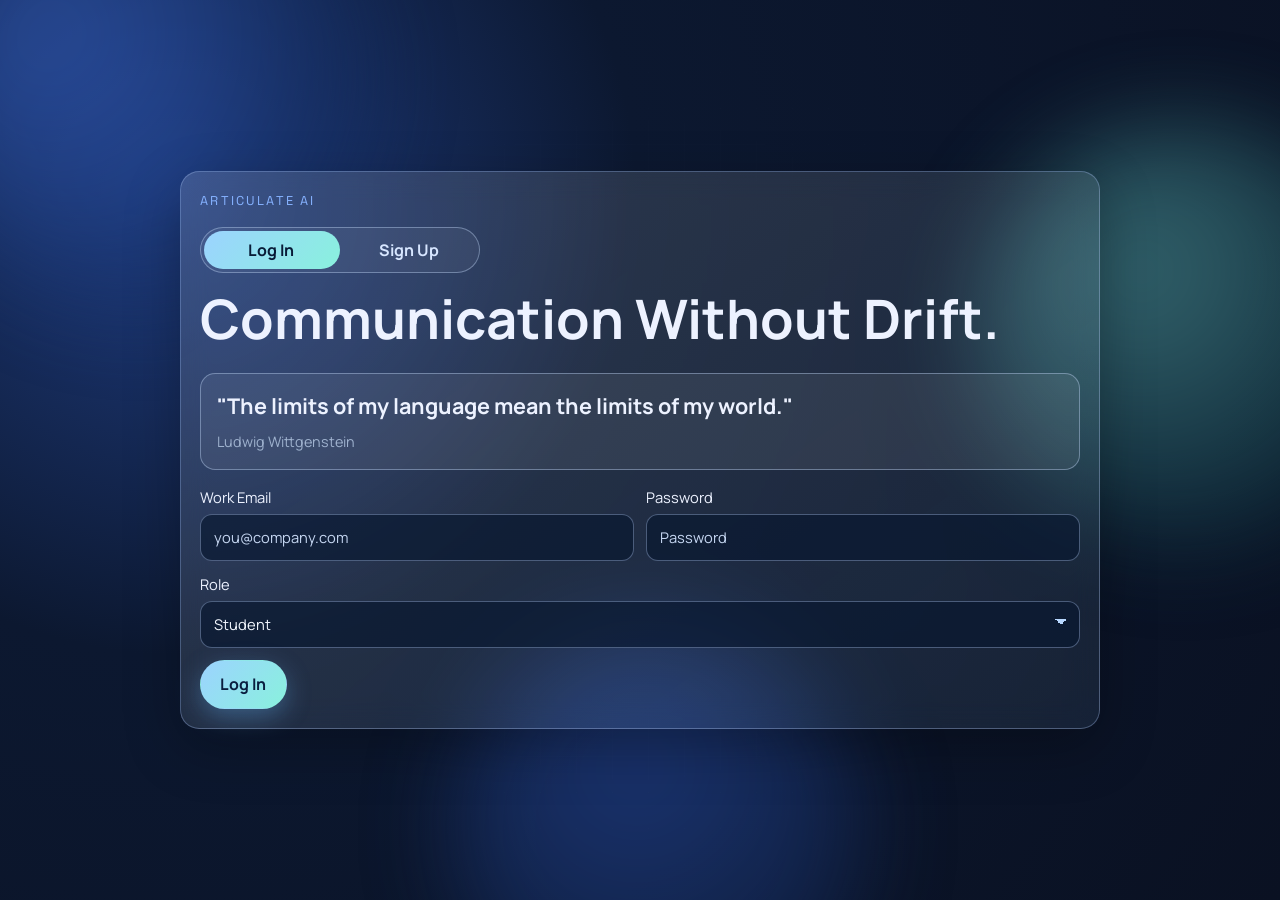
==== index.html @ 53bf6e68 "Portfolio setup: Griot Labs Articulate AI with Vercel config" ====
﻿<!DOCTYPE html>
<html lang="en">
<head>
  <meta charset="UTF-8" />
  <meta name="viewport" content="width=device-width, initial-scale=1.0" />
  <title>Griot Labs | Articulate AI</title>
  <meta name="description" content="Articulate AI by Griot Labs: coach frameworks as private knowledge vaults and student simulation training." />
  <link rel="preconnect" href="https://fonts.googleapis.com" />
  <link rel="preconnect" href="https://fonts.gstatic.com" crossorigin />
  <link href="https://fonts.googleapis.com/css2?family=Manrope:wght@400;500;700;800&family=Space+Grotesk:wght@500;700&display=swap" rel="stylesheet" />
  <link rel="stylesheet" href="./styles.css" />
</head>
<body>
  <div id="appLoader" class="app-loader" aria-live="polite">
    <div class="loader-core">
      <span class="loader-ring"></span>
      <span class="loader-ring ring-b"></span>
      <strong>Articulate AI</strong>
      <small>Preparing your arena...</small>
    </div>
  </div>

  <div class="ambient" aria-hidden="true">
    <span class="blob blob-a"></span>
    <span class="blob blob-b"></span>
    <span class="blob blob-c"></span>
    <span class="grid"></span>
  </div>

  <section id="authGate" class="auth-gate">
    <div class="glass auth-card">
      <p class="eyebrow">Articulate AI</p>
      <div class="auth-mode-toggle" id="authModeToggle">
        <button type="button" class="auth-mode-btn is-active" data-auth-mode="login">Log In</button>
        <button type="button" class="auth-mode-btn" data-auth-mode="signup">Sign Up</button>
        <span class="auth-mode-glider" aria-hidden="true"></span>
      </div>
      <h1 id="authHeadline">Communication Without Drift.</h1>
      <blockquote class="quote-box">
        <p id="quoteText">"The limits of my language mean the limits of my world."</p>
        <footer id="quoteAuthor">Ludwig Wittgenstein</footer>
      </blockquote>

      <form id="loginForm" class="login-grid">
        <label id="signupNameWrap" class="hidden">
          Full Name
          <input id="signupName" type="text" placeholder="Your full name" />
        </label>
        <label>
          Work Email
          <input id="loginEmail" type="email" placeholder="you@company.com" required />
        </label>
        <label>
          Password
          <input id="loginPassword" type="password" placeholder="Password" required />
        </label>
        <label>
          Role
          <select id="loginRole" required>
            <option value="student">Student</option>
            <option value="coach">Coach</option>
          </select>
        </label>
        <button class="btn btn-primary" type="submit">Log In</button>
      </form>
    </div>
  </section>

  <div id="appRoot" class="hidden">
    <header class="topbar glass">
      <div class="brand">
        <span class="brand-mark">GL</span>
        <div>
          <strong>Griot Labs</strong>
          <small id="roleLabel">Articulate AI</small>
        </div>
      </div>
      <div class="top-actions">
        <button id="glassFxToggle" class="btn btn-ghost">Glass FX: On</button>
        <button id="saveStateBtn" class="btn btn-ghost">Save Progress</button>
        <button id="logoutBtn" class="btn btn-ghost">Log Out</button>
        <button id="resetStateBtn" class="btn btn-danger">Reset Local Data</button>
      </div>
    </header>

    <div class="quick-menu-wrap">
      <button id="quickMenuToggle" class="glass quick-menu-toggle" type="button" aria-expanded="false">+</button>
      <div id="quickMenu" class="glass quick-menu hidden">
        <button type="button" data-quick-view="setup">Arena Setup</button>
        <button type="button" data-quick-view="wordlab">Word Lab</button>
        <button type="button" data-quick-view="practiceground">Practice Ground</button>
      </div>
    </div>

    <main class="app-shell">
      <aside class="sidebar glass" aria-label="Main navigation">
        <button class="nav-btn is-active" data-view="overview" data-role="both">Overview</button>
        <button class="nav-btn" data-view="setup" data-role="student">Arena Setup</button>
        <button class="nav-btn" data-view="wordlab" data-role="student">Word Lab</button>
        <button class="nav-btn" data-view="practiceground" data-role="student">Practice Ground</button>
        <button class="nav-btn" data-view="community" data-role="student">Community</button>
        <button class="nav-btn" data-view="report" data-role="student">Calibration Report</button>
        <button class="nav-btn" data-view="coachvault" data-role="coach">Coach Vault</button>
        <button class="nav-btn" data-view="coach" data-role="coach">Coach Insights</button>
        <p class="side-note">Communication training engine.</p>
      </aside>

      <section class="content-area">
        <section class="panel is-active" id="overview-panel" data-panel="overview">
          <p class="eyebrow">Training Hub</p>
          <h1 id="overviewTitle">Ready to grow?</h1>
          <div class="hero-kinetic" aria-hidden="true"><span></span><span></span><span></span></div>
          <p class="lead" id="overviewLead">Track communication growth with structured practice loops and measurable outcomes.</p>

          <section class="glass gamer-strip">
            <div class="gamer-item"><small>XP</small><strong id="xpTotal">0</strong></div>
            <div class="gamer-item"><small>Streak</small><strong id="streakTotal">0 days</strong></div>
            <div class="gamer-item"><small>Badges</small><strong id="badgeTotal">0</strong></div>
            <div class="gamer-item"><small>Best Round</small><strong id="sprintBest">0</strong></div>
          </section>

          <div class="kpi-grid">
            <article class="glass kpi-card reveal"><h3>Sessions</h3><p id="kpiSessions">0</p></article>
            <article class="glass kpi-card reveal"><h3>Word Mastery</h3><p id="kpiMastery">0%</p></article>
            <article class="glass kpi-card reveal"><h3>Avg Overall</h3><p id="kpiOverall">0</p></article>
            <article class="glass kpi-card reveal"><h3>Current Level</h3><p id="kpiLevel">Starter</p></article>
          </div>
          <section id="studentJourney" class="glass history">
            <h3>Group Journey Leaderboard</h3>
            <div id="studentLeaderboard"></div>
            <div class="actions-row">
              <button class="btn btn-ghost" id="pairPracticeBtn" type="button">Open Community Hub</button>
              <span id="pairPracticeResult" class="hint">Invite and connect with learners for pair or group practice.</span>
            </div>
          </section>
        </section>

        <section class="panel" id="setup-panel" data-panel="setup">
          <p class="eyebrow">Arena Setup</p>
          <h2>Let's build your winning arena.</h2>
          <form id="setupForm" class="glass form-grid arena-animated">
            <label>Learner Name<input type="text" id="learnerName" placeholder="e.g., Jabess" required /></label>
            <label>Role<select id="learnerRole" required><option value="">Select role</option><option value="Student">Student</option><option value="Startup Founder">Startup Founder</option><option value="Manager">Manager</option><option value="Executive">Executive</option><option value="Coach">Coach</option></select></label>
            <label>AI Persona<select id="aiPersonaSelect"><option value="executive">Executive Mentor</option><option value="friendly">Supportive Friend</option><option value="direct">Direct Drill Sergeant</option><option value="story">Storytelling Guide</option><option value="ghanaian">Ghanaian Conversational Coach</option></select></label>
            <label>Or Type Persona<input id="customPersonaInput" type="text" placeholder="e.g., Confident Ghanaian VC partner with calm tone" /></label>
            <label class="span-2">What outcome do you want?<textarea id="goalText" rows="3" placeholder="e.g., Introduce my startup in 45 seconds with confidence." required></textarea></label>
            <label>Audience<input type="text" id="audienceText" placeholder="e.g., Investor panel" required /></label>

            <fieldset class="span-2 focus-group">
              <legend>What should we focus on? (multi-select)</legend>
              <label class="focus-chip"><input type="checkbox" name="focusAreas" value="The Intro" />The Intro</label>
              <label class="focus-chip"><input type="checkbox" name="focusAreas" value="Pacing" />Pacing</label>
              <label class="focus-chip"><input type="checkbox" name="focusAreas" value="Flow" />Flow</label>
              <label class="focus-chip"><input type="checkbox" name="focusAreas" value="Finish" />Finish</label>
              <label class="focus-chip"><input type="checkbox" name="focusAreas" value="Storytelling" />Storytelling</label>
              <label class="focus-chip"><input type="checkbox" name="focusAreas" value="Confidence" />Confidence</label>
            </fieldset>

            <label class="span-2">Source Material<textarea id="sourceText" rows="6" placeholder="Paste notes, draft speech, or outline"></textarea></label>
            <label class="span-2">Upload source files (any type, max 10 files)<input type="file" id="sourceFile" multiple /></label>
            <ul id="fileList" class="file-list"></ul>

            <label class="span-2">Extra instructions<textarea id="additionalNotes" rows="3" placeholder="Anything we should adapt to make practice feel natural for you?"></textarea></label>
            <div class="span-2 actions-row">
              <button class="btn btn-ghost" type="button" id="dictateNotesBtn">Talk Instead of Type</button>
              <button class="btn btn-ghost" type="button" id="recordNotesBtn">Record Instructions</button>
              <span id="recordStatus" class="hint">Recorder idle.</span>
            </div>
            <audio id="notesPlayback" controls class="span-2 hidden"></audio>

            <div class="span-2 actions-row">
              <button class="btn btn-primary" type="submit">Save Setup</button>
              <button class="btn btn-ghost" type="button" id="generateWordsBtn">Generate Strategic Words</button>
            </div>
          </form>
        </section>

        <section class="panel" id="wordlab-panel" data-panel="wordlab">
          <p class="eyebrow">Word Lab</p>
          <h2>Your New Words.</h2>
          <div class="glass lab-toolbar">
            <p id="wordLabSummary">No vocabulary generated yet.</p>
            <div class="actions-row">
              <button class="btn btn-primary" id="startWordPracticeBtn" type="button">Start Audio Word Practice</button>
            </div>
          </div>

          <section class="word-arena">
            <article class="glass focus-word-card" id="focusWordCard"><p class="hint">Generate words to begin.</p></article>
            <aside class="glass word-queue"><h3>Word List</h3><div id="wordQueue"></div></aside>
          </section>
          <div class="actions-row">
            <button class="btn btn-ghost" id="prevWordBtn" type="button">Previous Word</button>
            <button class="btn btn-primary" id="nextWordBtn" type="button">Next Word</button>
          </div>

          <div id="wordCards" class="word-grid"></div>
        </section>

        <section class="panel" id="practiceground-panel" data-panel="practiceground">
          <div class="panel-header">
            <p class="eyebrow">Practice Ground</p>
            <h2>Calibration.</h2>
            <div class="hero-kinetic hero-kinetic-tight" aria-hidden="true"><span></span><span></span><span></span></div>
            <p class="lead">Set your tactical window, choose persona, then run a live audio coaching round with real-time progress feedback.</p>
          </div>

          <div class="practice-layout">
            <div class="practice-main">
              <section class="glass section-card">
                <h3 class="section-title">1. Configure Round</h3>
                <section class="calibration-grid">
                  <button class="duration-card" type="button" data-duration="60"><small>Short</small><strong>1 Minute</strong><span>Blitz Session</span></button>
                  <button class="duration-card is-active" type="button" data-duration="180"><small>Standard</small><strong>3 Minutes</strong><span>Core Drill</span></button>
                  <button class="duration-card" type="button" data-duration="300"><small>Full</small><strong>5 Minutes</strong><span>Deep Immersion</span></button>
                  <button class="duration-card" type="button" data-duration="600"><small>Custom</small><strong>10 Minutes</strong><span>Endurance</span></button>
                </section>
                <div class="simulation-config">
                  <label class="control-field">Difficulty<select id="difficultySelect"><option value="easy">Guided</option><option value="standard" selected>Standard</option><option value="hard">Hard</option><option value="expert">Expert</option></select></label>
                  <label class="hidden">Duration<select id="simulationDuration"><option value="60">1 minute</option><option value="180" selected>3 minutes</option><option value="300">5 minutes</option><option value="600">10 minutes</option></select></label>
                  <button class="btn btn-ghost" id="startScenarioBtn" type="button">Generate Mission Prompt</button>
                  <button class="btn btn-primary" id="ignitePracticeBtn" type="button">Ignite Simulation</button>
                </div>
              </section>

              <article id="scenarioPrompt" class="glass scenario-box section-card">Generate a mission prompt, choose persona, then start your live audio coaching conversation.</article>

              <section class="glass practice-strip section-card">
                <div class="bubble-wrap" id="wordBubbleWrap"></div>
                <div class="timer-progress" aria-label="Session time progress">
                  <div id="timerFill" class="timer-fill"></div>
                </div>
              </section>

              <div class="glass live-controls section-card">
                <div class="live-state"><span class="dot" id="liveDot"></span><span id="liveStateText">Microphone idle</span></div>
                <div class="timer-box" id="timerBox">00:00</div>
                <div class="actions-row">
                  <button class="btn btn-primary" id="startLiveBtn" type="button">Start Live Session</button>
                  <button class="btn btn-danger" id="stopLiveBtn" type="button">Stop Session</button>
                </div>
              </div>
            </div>

            <aside class="practice-side">
              <section class="glass practice-hud section-card">
                <div><small>Target Words</small><strong id="practiceTargetCount">0</strong></div>
                <div><small>Popped</small><strong id="practicePoppedCount">0</strong></div>
                <div><small>Round XP</small><strong id="practiceRoundXp">0</strong></div>
                <div><small>Word Streak</small><strong id="practiceWordStreak">0</strong></div>
              </section>
              <section class="glass section-card">
                <h3 class="section-title">2. Select AI Persona</h3>
                <section class="persona-gallery" id="personaGallery">
                  <article class="glass persona-card active" data-persona="executive"><h3>Executive Mentor</h3><p>High-clarity, investor-ready pressure style.</p></article>
                  <article class="glass persona-card" data-persona="friendly"><h3>Supportive Friend</h3><p>Encouraging practice partner with gentle correction.</p></article>
                  <article class="glass persona-card" data-persona="direct"><h3>Direct Drill Coach</h3><p>No-fluff challenge mode for rapid growth.</p></article>
                  <article class="glass persona-card" data-persona="ghanaian"><h3>Ghanaian Coach</h3><p>Conversational style grounded in Ghanaian context.</p></article>
                </section>
              </section>
            </aside>
          </div>

          <div class="practice-output">
            <section class="glass transcript-box section-card">
              <h3 class="section-title">Live Transcript</h3>
              <div id="liveTranscript">Waiting for live audio...</div>
            </section>
            <section id="feedbackBox" class="glass feedback hidden section-card"></section>
          </div>
        </section>

        <section class="panel" id="report-panel" data-panel="report">
          <p class="eyebrow">Calibration Report</p>
          <h2>Performance diagnostics</h2>
          <div id="metricBars" class="metric-bars glass"></div>
          <section class="glass report-actions">
            <button class="btn btn-primary" id="exportReportBtn" type="button">Export Latest Report (.md)</button>
            <p id="reportMeta">No session evaluated yet.</p>
          </section>
          <section class="glass history"><h3>Session History</h3><div id="historyTableWrap"></div></section>
        </section>

        <section class="panel" id="community-panel" data-panel="community">
          <p class="eyebrow">Community</p>
          <h2>Learner network and group practice</h2>

          <section class="community-grid">
            <article class="glass history">
              <h3>Discover Learners</h3>
              <p class="hint">View mini profiles and send friendship invites.</p>
              <div id="communityDirectory"></div>
            </article>

            <article class="glass history">
              <h3>Incoming Invites</h3>
              <p class="hint">Accept or decline invites from learners.</p>
              <div id="incomingInvites"></div>
            </article>
          </section>

          <section class="community-grid">
            <article class="glass history">
              <h3>Your Connections</h3>
              <p class="hint">Connected learners can join your group journeys and chat.</p>
              <div id="connectionsList"></div>
            </article>

            <article class="glass history">
              <h3>Create Group Journey</h3>
              <form id="journeyForm" class="form-grid">
                <label>Journey Name<input id="journeyName" type="text" placeholder="e.g., Pitch Precision Squad" required /></label>
                <label>Objective<input id="journeyGoal" type="text" placeholder="e.g., 3-minute startup pitch with zero filler" required /></label>
                <fieldset class="span-2 focus-group">
                  <legend>Select Members (2 or more)</legend>
                  <div id="journeyMembers"></div>
                </fieldset>
                <div class="span-2 actions-row">
                  <button class="btn btn-primary" id="createJourneyBtn" type="submit">Create Journey</button>
                </div>
              </form>
            </article>
          </section>

          <section class="community-grid">
            <article class="glass history">
              <h3>Group Journeys</h3>
              <p class="hint">Track shared tasks and leaderboard rankings like a league table.</p>
              <div id="journeyList"></div>
            </article>

            <article class="glass history">
              <h3>Community Chat</h3>
              <label>Chat Room
                <select id="chatRoomSelect"></select>
              </label>
              <div id="chatMessages" class="chat-box"></div>
              <div class="actions-row">
                <input id="chatInput" type="text" placeholder="Send a message..." />
                <button class="btn btn-primary" id="sendChatBtn" type="button">Send</button>
              </div>
            </article>
          </section>
        </section>

        <section class="panel" id="coachvault-panel" data-panel="coachvault">
          <p class="eyebrow">Coach Vault</p>
          <h2>Private Framework Knowledge Vault</h2>
          <form id="frameworkForm" class="glass form-grid">
            <label>Framework Name<input id="frameworkName" type="text" placeholder="e.g., Pyramid Message Method" required /></label>
            <label>Method Type<select id="frameworkType"><option>Public Speaking</option><option>Executive Presence</option><option>Pitching</option><option>Storytelling</option></select></label>
            <label class="span-2">Method Summary<textarea id="frameworkSummary" rows="4" placeholder="Describe your method, principles, and scoring logic." required></textarea></label>
            <label class="span-2">Upload framework files (PDF, DOCX, PPTX, audio, video, etc.)<input id="frameworkFiles" type="file" multiple /></label>
            <div class="span-2 actions-row"><button class="btn btn-primary" type="submit">Save to Vault</button></div>
          </form>
          <section class="glass history">
            <h3>Saved Coach Frameworks</h3>
            <div id="frameworkList"></div>
          </section>
        </section>

        <section class="panel" id="coach-panel" data-panel="coach">
          <p class="eyebrow">Coach Insights</p>
          <h2>Cohort and intervention visibility</h2>
          <div class="coach-grid">
            <article class="glass coach-card"><h3>Learner Snapshot</h3><p id="coachLearner">No learner profile saved.</p></article>
            <article class="glass coach-card"><h3>Primary Friction</h3><p id="coachFriction">Run at least one simulation.</p></article>
            <article class="glass coach-card"><h3>Recommended Drill</h3><p id="coachDrill">No drill recommendation yet.</p></article>
          </div>
          <section class="glass intervention"><h3>Intervention Queue</h3><ul id="interventionList"></ul></section>
          <section class="glass history">
            <h3>Forwarded Student Reports</h3>
            <div id="forwardedReports"></div>
          </section>
          <section class="glass form-grid">
            <h3 class="span-2">Assign Simulation Test</h3>
            <label>Target Student<input id="assignStudent" type="text" placeholder="e.g., Ama Mensah" /></label>
            <label>Difficulty<select id="assignDifficulty"><option>Guided</option><option selected>Standard</option><option>Hard</option><option>Expert</option></select></label>
            <label class="span-2">Test Instructions<textarea id="assignBrief" rows="3" placeholder="Set a mission based on progress gaps."></textarea></label>
            <div class="span-2 actions-row"><button class="btn btn-primary" id="assignTestBtn" type="button">Assign Test</button></div>
          </section>
          <section class="glass history">
            <h3>Cohort Leaderboard</h3>
            <div id="cohortLeaderboard"></div>
          </section>
        </section>
      </section>
    </main>

    <footer class="site-footer"><p>&copy; <span id="year"></span> Griot Labs. Articulate AI.</p></footer>
  </div>

  <script src="./script.js"></script>
</body>
</html>
---- styles.css ----
:root {
  --bg: #0a1328;
  --bg-soft: #111f3a;
  --text: #edf2ff;
  --muted: #9fb2ce;
  --accent: #3d72e8;
  --accent-2: #a4efe0;
  --surface: rgba(255, 255, 255, 0.11);
  --surface-strong: rgba(255, 255, 255, 0.15);
  --stroke: rgba(163, 190, 240, 0.34);
  --shadow: 0 18px 55px rgba(0, 0, 0, 0.28);
  --radius: 1rem;
}

* { box-sizing: border-box; }

html, body {
  margin: 0;
  min-height: 100%;
  scroll-behavior: smooth;
}

body {
  font-family: "Manrope", sans-serif;
  color: var(--text);
  background: radial-gradient(circle at 14% 22%, #1f3c7f 0%, #0c1830 35%, #0a1122 100%);
  line-height: 1.5;
  overflow-x: hidden;
}

body.fx-flat .glass {
  backdrop-filter: blur(4px);
  -webkit-backdrop-filter: blur(4px);
  background: linear-gradient(145deg, rgba(255, 255, 255, 0.11), rgba(155, 210, 245, 0.05));
}

.app-loader {
  position: fixed;
  inset: 0;
  z-index: 120;
  display: grid;
  place-items: center;
  background: radial-gradient(circle at 50% 30%, rgba(40, 80, 154, 0.28), rgba(5, 13, 27, 0.92));
  transition: opacity 0.35s ease, visibility 0.35s ease;
}

.app-loader.is-hidden {
  opacity: 0;
  visibility: hidden;
  pointer-events: none;
}

.loader-core {
  position: relative;
  width: 220px;
  height: 220px;
  border-radius: 50%;
  display: grid;
  place-items: center;
  text-align: center;
}

.loader-core strong {
  font-size: 1.2rem;
  letter-spacing: 0.03em;
}

.loader-core small {
  color: #b8ceef;
}

.loader-ring {
  position: absolute;
  inset: 0;
  border-radius: 50%;
  border: 2px solid rgba(156, 209, 255, 0.32);
  border-top-color: rgba(137, 241, 221, 0.95);
  animation: loaderSpin 1.2s linear infinite;
}

.loader-ring.ring-b {
  inset: 18px;
  border-top-color: rgba(156, 210, 255, 0.92);
  animation-duration: 1.75s;
  animation-direction: reverse;
}

h1, h2, h3, p { margin: 0; }

.auth-gate {
  min-height: 100vh;
  width: min(920px, 92vw);
  margin: 0 auto;
  display: grid;
  place-items: center;
  position: relative;
  z-index: 3;
}

.auth-card {
  width: 100%;
  border-radius: 1.2rem;
  padding: 1.2rem;
  display: grid;
  gap: 1rem;
}

.auth-mode-toggle {
  position: relative;
  display: inline-grid;
  grid-template-columns: 1fr 1fr;
  gap: 0.25rem;
  border: 1px solid rgba(181, 204, 237, 0.45);
  background: rgba(255, 255, 255, 0.05);
  border-radius: 999px;
  padding: 0.2rem;
  width: min(280px, 100%);
}

.auth-mode-btn {
  border: 0;
  background: transparent;
  color: #d7e6ff;
  font: inherit;
  font-weight: 700;
  border-radius: 999px;
  padding: 0.45rem 0.8rem;
  cursor: pointer;
  position: relative;
  z-index: 2;
}

.auth-mode-btn.is-active {
  color: #081b37;
}

.auth-mode-glider {
  position: absolute;
  left: 0.2rem;
  top: 0.2rem;
  width: calc(50% - 0.2rem);
  height: calc(100% - 0.4rem);
  border-radius: 999px;
  background: linear-gradient(130deg, #9cd3ff, #89f1dd);
  transition: transform 0.25s ease;
}

.auth-mode-toggle[data-mode="signup"] .auth-mode-glider {
  transform: translateX(100%);
}

.auth-card.is-signup {
  animation: authSwap 0.35s ease;
}

#authHeadline {
  min-height: 1.25em;
  max-width: 100%;
  width: 100%;
  font-size: clamp(1.7rem, 4.7vw, 3.4rem);
  line-height: 1.08;
  white-space: nowrap;
  overflow: hidden;
  text-overflow: ellipsis;
}

.quote-box {
  margin: 0;
  border: 1px solid rgba(181, 204, 237, 0.45);
  border-radius: 0.95rem;
  padding: 1rem;
  background: rgba(255, 255, 255, 0.07);
  transition: opacity 0.45s ease, transform 0.45s ease;
}

.quote-box p {
  font-size: clamp(1rem, 2vw, 1.35rem);
  font-weight: 700;
}

.quote-box footer {
  margin-top: 0.55rem;
  color: var(--muted);
  font-size: 0.9rem;
}

.login-grid {
  display: grid;
  grid-template-columns: repeat(2, minmax(0, 1fr));
  gap: 0.75rem;
}

.login-grid label:last-of-type {
  grid-column: 1 / -1;
}

.login-grid button {
  justify-self: start;
}

.ambient {
  position: fixed;
  inset: 0;
  z-index: 0;
  pointer-events: none;
}

.blob {
  position: absolute;
  border-radius: 50%;
  filter: blur(45px);
  opacity: 0.42;
}

.blob-a {
  width: 460px;
  height: 460px;
  top: -150px;
  left: -90px;
  background: radial-gradient(circle at 30% 40%, #4376eb, #112959 70%);
  animation: driftA 19s ease-in-out infinite;
}

.blob-b {
  width: 430px;
  height: 430px;
  top: 120px;
  right: -120px;
  background: radial-gradient(circle at 40% 35%, #6fd8d2, #123f4a 73%);
  animation: driftB 22s ease-in-out infinite;
}

.blob-c {
  width: 420px;
  height: 420px;
  bottom: -140px;
  left: 35%;
  background: radial-gradient(circle at 45% 35%, #315fd0, #162e61 72%);
  animation: driftC 17s ease-in-out infinite;
}

.grid {
  position: absolute;
  inset: 0;
  opacity: 0.12;
  background-image:
    linear-gradient(rgba(255, 255, 255, 0.08) 1px, transparent 1px),
    linear-gradient(90deg, rgba(255, 255, 255, 0.08) 1px, transparent 1px);
  background-size: 36px 36px;
  mask-image: radial-gradient(circle at center, black 30%, transparent 84%);
}

.glass {
  background: linear-gradient(145deg, rgba(255, 255, 255, 0.14), rgba(155, 210, 245, 0.08));
  border: 1px solid var(--stroke);
  box-shadow: var(--shadow);
  backdrop-filter: blur(14px);
  -webkit-backdrop-filter: blur(14px);
}

.topbar {
  width: min(1240px, 95vw);
  margin: 1rem auto;
  border-radius: 999px;
  padding: 0.75rem 1rem;
  position: sticky;
  top: 0.7rem;
  z-index: 20;
  display: flex;
  align-items: center;
  justify-content: space-between;
  gap: 0.8rem;
}

.brand {
  display: flex;
  align-items: center;
  gap: 0.65rem;
}

.brand-mark {
  width: 2.15rem;
  aspect-ratio: 1;
  display: grid;
  place-items: center;
  border-radius: 0.65rem;
  background: linear-gradient(145deg, var(--accent), var(--accent-2));
  color: #081b37;
  font-family: "Space Grotesk", sans-serif;
  font-weight: 700;
}

.brand strong { display: block; font-size: 0.95rem; }
.brand small { color: var(--muted); font-size: 0.78rem; }

.top-actions { display: flex; gap: 0.5rem; }

.quick-menu-wrap {
  position: fixed;
  right: 1.2rem;
  bottom: 1.2rem;
  z-index: 30;
  display: grid;
  justify-items: end;
  gap: 0.5rem;
}

.quick-menu-toggle {
  width: 3rem;
  height: 3rem;
  border: 0;
  border-radius: 999px;
  color: #e8f2ff;
  font-size: 1.5rem;
  cursor: pointer;
  transition: transform 0.2s ease;
}

.quick-menu-toggle.is-open {
  transform: rotate(45deg);
}

.quick-menu {
  display: grid;
  gap: 0.35rem;
  padding: 0.45rem;
  border-radius: 0.9rem;
  min-width: 170px;
}

.quick-menu button {
  border: 1px solid rgba(172, 194, 230, 0.35);
  border-radius: 0.65rem;
  background: rgba(255, 255, 255, 0.08);
  color: #e7f1ff;
  padding: 0.5rem 0.6rem;
  text-align: left;
  cursor: pointer;
}

.app-shell {
  width: min(1240px, 95vw);
  margin: 0 auto 3rem;
  position: relative;
  z-index: 2;
  display: grid;
  grid-template-columns: 250px 1fr;
  gap: 1rem;
}

.sidebar {
  border-radius: var(--radius);
  padding: 0.8rem;
  height: fit-content;
  position: sticky;
  top: 5.6rem;
}

.nav-btn {
  width: 100%;
  margin-bottom: 0.45rem;
  border: 1px solid transparent;
  border-radius: 0.85rem;
  padding: 0.72rem 0.8rem;
  text-align: left;
  color: #dce7ff;
  background: rgba(255, 255, 255, 0.06);
  font: inherit;
  font-weight: 600;
  cursor: pointer;
  transition: transform 0.2s ease, border-color 0.2s ease, background 0.2s ease, box-shadow 0.2s ease;
  transform-style: preserve-3d;
}

.nav-btn:hover {
  transform: translateY(-1px);
  box-shadow: 0 14px 24px rgba(10, 28, 63, 0.28);
}

.nav-btn.is-active {
  border-color: rgba(165, 205, 255, 0.95);
  background: linear-gradient(130deg, rgba(61, 114, 232, 0.33), rgba(164, 239, 224, 0.22));
}

.side-note { color: var(--muted); font-size: 0.84rem; margin-top: 0.5rem; }

.content-area { display: grid; }
.panel { display: none; }
.panel.is-active {
  display: grid;
  gap: 1.15rem;
  width: min(1080px, 100%);
  margin-inline: auto;
  animation: fadeIn 0.4s ease;
}

.panel.view-enter {
  animation: fadeIn 0.35s ease;
}

.panel-header {
  display: grid;
  gap: 0.42rem;
}

.hero-kinetic {
  position: relative;
  height: 26px;
  width: min(260px, 46vw);
  overflow: hidden;
}

.hero-kinetic span {
  position: absolute;
  width: 180px;
  height: 180px;
  border-radius: 50%;
  filter: blur(24px);
  opacity: 0.38;
  animation: heroDrift 7.8s ease-in-out infinite;
}

.hero-kinetic span:nth-child(1) {
  background: rgba(123, 176, 255, 0.9);
  left: -24px;
  top: -96px;
}

.hero-kinetic span:nth-child(2) {
  background: rgba(138, 236, 217, 0.78);
  left: 68px;
  top: -90px;
  animation-duration: 9.5s;
}

.hero-kinetic span:nth-child(3) {
  background: rgba(148, 124, 255, 0.55);
  left: 152px;
  top: -98px;
  animation-duration: 10.2s;
}

.hero-kinetic-tight {
  height: 20px;
  width: min(220px, 42vw);
}

.section-card {
  border-radius: var(--radius);
  padding: 1.1rem;
}

.section-title {
  font-size: 1.03rem;
  letter-spacing: 0.01em;
  margin-bottom: 0.8rem;
}

.eyebrow {
  color: #86b2ff;
  font-size: 0.8rem;
  text-transform: uppercase;
  letter-spacing: 0.17em;
  font-family: "Space Grotesk", sans-serif;
}

h1 { font-size: clamp(2rem, 4.8vw, 3.95rem); max-width: 12ch; }
h2 { font-size: clamp(1.4rem, 3vw, 2.35rem); }
.lead { max-width: 74ch; color: var(--muted); }

.gamer-strip {
  border-radius: var(--radius);
  padding: 0.7rem;
  display: grid;
  grid-template-columns: repeat(4, minmax(0, 1fr));
  gap: 0.55rem;
}

.gamer-item {
  border-radius: 0.75rem;
  padding: 0.75rem;
  background: rgba(255, 255, 255, 0.08);
}

.gamer-item small {
  display: block;
  color: #c3d5f2;
  font-size: 0.72rem;
  text-transform: uppercase;
  letter-spacing: 0.08em;
}

.gamer-item strong { font-size: 1.2rem; }

.kpi-grid {
  display: grid;
  grid-template-columns: repeat(4, minmax(0, 1fr));
  gap: 0.8rem;
}

.kpi-card {
  border-radius: var(--radius);
  padding: 1rem;
  transition: transform 0.22s ease, box-shadow 0.22s ease;
}

.kpi-card:hover {
  transform: translateY(-2px);
  box-shadow: 0 22px 36px rgba(12, 36, 79, 0.34);
}

.kpi-card h3 { font-size: 0.9rem; color: var(--muted); }
.kpi-card p { margin-top: 0.2rem; font-size: 1.35rem; font-weight: 800; }

.feature-grid {
  display: grid;
  grid-template-columns: repeat(2, minmax(0, 1fr));
  gap: 0.8rem;
}

.feature-card { border-radius: var(--radius); padding: 1rem; }
.feature-card p { margin-top: 0.3rem; color: var(--muted); }

.form-grid {
  border-radius: var(--radius);
  padding: 1rem;
  display: grid;
  grid-template-columns: repeat(2, minmax(0, 1fr));
  gap: 0.8rem;
}

.arena-animated {
  animation: floatIn 0.55s ease;
  position: relative;
  overflow: hidden;
}

.arena-animated::after {
  content: "";
  position: absolute;
  inset: -120% auto auto -40%;
  width: 70%;
  height: 260%;
  transform: rotate(12deg);
  background: linear-gradient(90deg, transparent, rgba(170, 210, 255, 0.18), transparent);
  animation: sheen 8s linear infinite;
  pointer-events: none;
}

.arena-animated > label,
.arena-animated > fieldset,
.arena-animated > .actions-row,
.arena-animated > ul,
.arena-animated > audio {
  opacity: 0;
  transform: translateY(8px);
}

.arena-animated.is-ready > label,
.arena-animated.is-ready > fieldset,
.arena-animated.is-ready > .actions-row,
.arena-animated.is-ready > ul,
.arena-animated.is-ready > audio {
  opacity: 1;
  transform: translateY(0);
  transition: opacity 0.38s ease, transform 0.38s ease;
}

.arena-animated.is-ready > *:nth-child(1) { transition-delay: 0.02s; }
.arena-animated.is-ready > *:nth-child(2) { transition-delay: 0.04s; }
.arena-animated.is-ready > *:nth-child(3) { transition-delay: 0.06s; }
.arena-animated.is-ready > *:nth-child(4) { transition-delay: 0.08s; }
.arena-animated.is-ready > *:nth-child(5) { transition-delay: 0.1s; }
.arena-animated.is-ready > *:nth-child(6) { transition-delay: 0.12s; }
.arena-animated.is-ready > *:nth-child(7) { transition-delay: 0.14s; }
.arena-animated.is-ready > *:nth-child(8) { transition-delay: 0.16s; }
.arena-animated.is-ready > *:nth-child(9) { transition-delay: 0.18s; }
.arena-animated.is-ready > *:nth-child(10) { transition-delay: 0.2s; }
.arena-animated.is-ready > *:nth-child(11) { transition-delay: 0.22s; }
.arena-animated.is-ready > *:nth-child(12) { transition-delay: 0.24s; }

label { display: grid; gap: 0.35rem; font-size: 0.92rem; }
.span-2 { grid-column: 1 / -1; }

input, select, textarea {
  width: 100%;
  border-radius: 0.75rem;
  border: 1px solid rgba(174, 197, 238, 0.38);
  background: rgba(9, 23, 48, 0.66);
  color: #f4f8ff;
  padding: 0.72rem 0.8rem;
  font: inherit;
  transition: border-color 0.25s ease, box-shadow 0.25s ease, transform 0.2s ease, background 0.25s ease;
}

input:focus, select:focus, textarea:focus {
  outline: none;
  border-color: rgba(142, 194, 255, 0.95);
  box-shadow: 0 0 0 3px rgba(85, 145, 235, 0.22);
  transform: translateY(-1px);
}

textarea { resize: vertical; }
input::placeholder, textarea::placeholder { color: #c6d7f2; }

select {
  appearance: none;
  background-image:
    linear-gradient(45deg, transparent 50%, #b8d8ff 50%),
    linear-gradient(135deg, #b8d8ff 50%, transparent 50%);
  background-position:
    calc(100% - 18px) calc(50% - 2px),
    calc(100% - 12px) calc(50% - 2px);
  background-size: 6px 6px, 6px 6px;
  background-repeat: no-repeat;
  padding-right: 2.1rem;
}

select:hover,
input:hover,
textarea:hover {
  background-color: rgba(21, 40, 74, 0.82);
}

.focus-group {
  border: 1px solid rgba(177, 200, 234, 0.4);
  border-radius: 0.85rem;
  padding: 0.85rem;
  display: flex;
  gap: 0.55rem;
  flex-wrap: wrap;
}

.focus-group legend {
  color: #c9d9f0;
  font-size: 0.9rem;
  padding: 0 0.3rem;
}

.focus-chip {
  display: inline-flex;
  align-items: center;
  gap: 0.35rem;
  border: 1px solid rgba(158, 184, 223, 0.45);
  border-radius: 999px;
  padding: 0.36rem 0.65rem;
  background: rgba(255, 255, 255, 0.06);
  cursor: pointer;
  position: relative;
  overflow: hidden;
  transition: transform 0.16s ease, border-color 0.2s ease, box-shadow 0.2s ease;
}

.focus-chip::before {
  content: "";
  position: absolute;
  width: 120px;
  height: 120px;
  left: var(--mx, -120px);
  top: var(--my, -120px);
  transform: translate(-50%, -50%);
  background: radial-gradient(circle, rgba(147, 197, 255, 0.25), transparent 65%);
  transition: left 0.18s ease, top 0.18s ease;
  pointer-events: none;
}

.focus-chip input { width: auto; accent-color: #7db2ff; }

.focus-chip:hover {
  border-color: rgba(172, 209, 255, 0.95);
  box-shadow: 0 12px 20px rgba(17, 40, 79, 0.24);
}

.file-list {
  margin: 0;
  padding-left: 1rem;
  color: #cbdbf5;
  font-size: 0.88rem;
}

.hint { color: var(--muted); font-size: 0.88rem; }
.hidden { display: none; }

.word-arena {
  display: grid;
  grid-template-columns: 1.6fr 0.9fr;
  gap: 0.8rem;
}

.focus-word-card,
.word-queue {
  border-radius: var(--radius);
  padding: 1rem;
}

.word-queue h3 { margin-bottom: 0.7rem; }
.word-queue-item {
  border: 1px solid rgba(172, 194, 229, 0.3);
  border-radius: 0.7rem;
  padding: 0.56rem;
  margin-bottom: 0.4rem;
  font-size: 0.9rem;
  cursor: pointer;
  transition: transform 0.16s ease, border-color 0.2s ease, background 0.2s ease;
}

.word-queue-item.active {
  background: linear-gradient(130deg, rgba(61, 114, 232, 0.3), rgba(164, 239, 224, 0.2));
  border-color: rgba(171, 203, 255, 0.85);
}

.word-queue-item:hover { transform: translateX(3px); }

.word-grid {
  display: grid;
  grid-template-columns: repeat(2, minmax(0, 1fr));
  gap: 0.8rem;
}

.word-card {
  border-radius: var(--radius);
  padding: 0.92rem;
  display: grid;
  gap: 0.5rem;
  transition: transform 0.22s ease;
  position: relative;
}

.word-card:hover { transform: translateY(-2px); }

.word-card-compact {
  cursor: pointer;
  min-height: 108px;
}

.word-card-compact .hint {
  opacity: 0.72;
}

.word-card-compact:hover,
.word-card-compact.is-open,
.word-card-compact:focus-within {
  z-index: 12;
}

.word-popover {
  position: absolute;
  left: 0.7rem;
  right: 0.7rem;
  top: calc(100% - 0.4rem);
  border: 1px solid rgba(173, 205, 244, 0.42);
  border-radius: 0.9rem;
  padding: 0.78rem;
  background: linear-gradient(145deg, rgba(14, 33, 66, 0.95), rgba(28, 56, 101, 0.92));
  box-shadow: 0 24px 36px rgba(4, 16, 37, 0.5);
  z-index: 8;
  opacity: 0;
  pointer-events: none;
  transform: translateY(8px) scale(0.98);
  transition: opacity 0.2s ease, transform 0.2s ease;
}

.word-popover p {
  margin-bottom: 0.35rem;
}

.word-card-compact:hover .word-popover,
.word-card-compact:focus-within .word-popover,
.word-card-compact.is-open .word-popover {
  opacity: 1;
  pointer-events: auto;
  transform: translateY(0) scale(1);
}

.word-title { display: flex; justify-content: space-between; align-items: center; }

.chip {
  border-radius: 999px;
  border: 1px solid rgba(170, 194, 231, 0.45);
  padding: 0.15rem 0.55rem;
  background: rgba(255, 255, 255, 0.08);
  font-size: 0.74rem;
}

.word-card p,
.word-card li,
#scenarioPrompt,
#feedbackBox,
#reportMeta,
#coachLearner,
#coachFriction,
#coachDrill,
.report-actions p { color: var(--muted); }

.word-card ul {
  margin: 0;
  padding-left: 1rem;
}

.phonetic {
  color: #b7caf0;
  font-family: "Space Grotesk", sans-serif;
  letter-spacing: 0.04em;
}

.speak-btn {
  justify-self: start;
}

.lab-toolbar,
.simulation-config,
.metric-bars,
.report-actions,
.history,
.feedback,
.intervention,
.scenario-box {
  border-radius: var(--radius);
  padding: 1.1rem;
}

.calibration-grid {
  display: grid;
  grid-template-columns: repeat(2, minmax(0, 1fr));
  gap: 0.75rem;
  margin-bottom: 0.9rem;
}

.duration-card {
  border: 1px solid rgba(168, 195, 235, 0.42);
  border-radius: 1rem;
  padding: 0.9rem;
  background: rgba(255, 255, 255, 0.07);
  color: #eaf3ff;
  text-align: left;
  display: grid;
  gap: 0.2rem;
  cursor: pointer;
  transition: transform 0.18s ease, box-shadow 0.18s ease, border-color 0.18s ease;
}

.duration-card small {
  color: #a8bedf;
  text-transform: uppercase;
  letter-spacing: 0.12em;
  font-size: 0.68rem;
}

.duration-card strong {
  font-size: 1.6rem;
  line-height: 1;
}

.duration-card span {
  color: #bfd3ef;
  font-size: 0.86rem;
}

.duration-card:hover {
  transform: translateY(-2px);
  box-shadow: 0 16px 28px rgba(13, 34, 70, 0.35);
}

.duration-card.is-active {
  border-color: rgba(170, 208, 255, 0.95);
  background: linear-gradient(140deg, rgba(16, 35, 74, 0.92), rgba(31, 56, 104, 0.82));
}

.practice-hud {
  display: grid;
  grid-template-columns: repeat(4, minmax(0, 1fr));
  gap: 0.65rem;
  border-radius: var(--radius);
}

.practice-hud > div {
  background: rgba(255, 255, 255, 0.06);
  border: 1px solid rgba(166, 193, 232, 0.34);
  border-radius: 0.75rem;
  padding: 0.55rem;
}

.practice-hud small {
  display: block;
  color: #b6c9e7;
  font-size: 0.72rem;
  text-transform: uppercase;
  letter-spacing: 0.08em;
}

.practice-hud strong {
  font-size: 1.1rem;
}

.persona-gallery {
  display: grid;
  grid-template-columns: 1fr;
  gap: 0.75rem;
}

.persona-card {
  border-radius: var(--radius);
  padding: 0.9rem;
  cursor: pointer;
  transition: transform 0.2s ease, border-color 0.2s ease, box-shadow 0.2s ease;
  position: relative;
  overflow: hidden;
}

.persona-card::before {
  content: "";
  position: absolute;
  width: 160px;
  height: 160px;
  border-radius: 50%;
  left: var(--mx, -120px);
  top: var(--my, -120px);
  transform: translate(-50%, -50%);
  background: radial-gradient(circle, rgba(158, 206, 255, 0.24), transparent 68%);
  transition: left 0.16s ease, top 0.16s ease;
  pointer-events: none;
}

.persona-card.active {
  border-color: rgba(156, 207, 255, 1);
  background: linear-gradient(130deg, rgba(61, 114, 232, 0.26), rgba(164, 239, 224, 0.2));
}

.persona-card:hover {
  transform: translateY(-2px);
  box-shadow: 0 20px 30px rgba(12, 36, 79, 0.34);
}

.live-controls {
  display: flex;
  align-items: center;
  justify-content: space-between;
  gap: 1rem;
  flex-wrap: wrap;
}

.practice-strip {
  border-radius: var(--radius);
  padding: 0.8rem;
  display: grid;
  gap: 0.6rem;
}

.bubble-wrap {
  display: flex;
  gap: 0.45rem;
  flex-wrap: wrap;
  min-height: 36px;
}

.word-bubble {
  border-radius: 999px;
  border: 1px solid rgba(163, 196, 239, 0.62);
  padding: 0.28rem 0.68rem;
  font-size: 0.82rem;
  background: rgba(110, 165, 243, 0.22);
  color: #e8f2ff;
  animation: bubbleFloat 3.6s ease-in-out infinite;
}

.word-bubble.popped {
  animation: bubblePop 0.4s ease forwards;
}

.timer-progress {
  height: 0.65rem;
  border-radius: 999px;
  background: rgba(255, 255, 255, 0.12);
  overflow: hidden;
}

.timer-fill {
  width: 100%;
  height: 100%;
  border-radius: 999px;
  background: linear-gradient(90deg, #8dd7ff, #8bf0d3);
  transition: width 0.35s linear, background 0.35s ease;
}

.timer-fill.warning {
  background: linear-gradient(90deg, #ff7f92, #ffbac3);
}

.confetti {
  position: fixed;
  width: 9px;
  height: 9px;
  border-radius: 2px;
  pointer-events: none;
  z-index: 2000;
  animation: confettiFall 760ms ease-out forwards;
}

.live-state {
  display: inline-flex;
  align-items: center;
  gap: 0.45rem;
  color: #d1e4ff;
}

.dot {
  width: 0.72rem;
  height: 0.72rem;
  border-radius: 50%;
  background: #8ba4c7;
  box-shadow: 0 0 0 0 rgba(146, 171, 205, 0.45);
}

.dot.live {
  background: #72f2b7;
  animation: pulse 1.5s infinite;
}

.timer-box {
  min-width: 90px;
  text-align: center;
  font-size: 1.25rem;
  font-weight: 800;
  border-radius: 0.8rem;
  padding: 0.35rem 0.6rem;
  background: rgba(255, 255, 255, 0.08);
}

.timer-box.warning {
  color: #ffb6be;
  border: 1px solid rgba(255, 134, 151, 0.62);
  animation: blink 0.8s step-end infinite;
}

.transcript-box {
  border-radius: var(--radius);
  padding: 1rem;
}

#liveTranscript {
  max-height: 320px;
  overflow: auto;
  margin-top: 0.5rem;
  color: #d7e8ff;
  font-size: 0.94rem;
  padding-right: 0.3rem;
}

.lab-toolbar,
.simulation-config,
.report-actions {
  display: flex;
  align-items: center;
  justify-content: space-between;
  gap: 0.7rem;
  flex-wrap: wrap;
}

.transcript-line {
  opacity: 0;
  transform: translateY(6px);
  animation: transcriptIn 0.26s ease forwards;
}

.actions-row {
  display: flex;
  gap: 0.6rem;
  flex-wrap: wrap;
}

.btn {
  border: 1px solid transparent;
  border-radius: 999px;
  padding: 0.72rem 1.2rem;
  color: #ebf2ff;
  background: rgba(255, 255, 255, 0.07);
  font: inherit;
  font-weight: 700;
  cursor: pointer;
  transition: transform 0.2s ease, box-shadow 0.2s ease;
  position: relative;
  overflow: hidden;
}

.btn:hover { transform: translateY(-1px); }

.btn::after {
  content: "";
  position: absolute;
  width: 120px;
  height: 120px;
  left: var(--mx, -130px);
  top: var(--my, -130px);
  transform: translate(-50%, -50%);
  background: radial-gradient(circle, rgba(214, 235, 255, 0.24), transparent 72%);
  pointer-events: none;
  transition: left 0.14s ease, top 0.14s ease;
}

.btn-primary {
  color: #0a1e3f;
  background: linear-gradient(130deg, #9cd3ff, #89f1dd);
  box-shadow: 0 8px 24px rgba(102, 181, 246, 0.35);
}

.btn-ghost { border-color: rgba(172, 194, 230, 0.45); }
.btn-danger { border-color: rgba(250, 157, 181, 0.5); color: #ffdbe5; }

.btn.is-loading {
  pointer-events: none;
  opacity: 0.8;
}

.btn.is-loading::before {
  content: "";
  width: 14px;
  height: 14px;
  border-radius: 50%;
  border: 2px solid rgba(255, 255, 255, 0.35);
  border-top-color: rgba(255, 255, 255, 0.95);
  display: inline-block;
  margin-right: 0.45rem;
  vertical-align: -2px;
  animation: loaderSpin 0.9s linear infinite;
}

.speech-input { display: grid; gap: 0.35rem; }

.metric-bars { display: grid; gap: 0.6rem; }

.metric-row { display: grid; gap: 0.32rem; }
.metric-head { display: flex; justify-content: space-between; font-size: 0.9rem; }

.track {
  width: 100%;
  height: 0.65rem;
  border-radius: 999px;
  overflow: hidden;
  background: rgba(255, 255, 255, 0.1);
}

.fill {
  height: 100%;
  border-radius: 999px;
  background: linear-gradient(90deg, #78a8ff, #98f2de);
  transition: width 0.5s ease;
}

.history table {
  width: 100%;
  border-collapse: collapse;
  font-size: 0.9rem;
}

.history th, .history td {
  text-align: left;
  padding: 0.55rem;
  border-bottom: 1px solid rgba(176, 198, 232, 0.3);
}

.coach-grid {
  display: grid;
  grid-template-columns: repeat(3, minmax(0, 1fr));
  gap: 0.8rem;
}

.community-grid {
  display: grid;
  grid-template-columns: repeat(2, minmax(0, 1fr));
  gap: 0.8rem;
}

.mini-profile {
  border: 1px solid rgba(172, 194, 228, 0.35);
  border-radius: 0.8rem;
  padding: 0.7rem;
  background: rgba(255, 255, 255, 0.06);
  display: grid;
  gap: 0.35rem;
  margin-bottom: 0.55rem;
}

.mini-profile strong {
  font-size: 0.95rem;
}

.mini-profile p {
  color: var(--muted);
  font-size: 0.86rem;
}

.mini-meta {
  display: flex;
  gap: 0.45rem;
  flex-wrap: wrap;
  font-size: 0.76rem;
  color: #cadbf7;
}

.mini-badge {
  border: 1px solid rgba(166, 197, 236, 0.45);
  border-radius: 999px;
  padding: 0.16rem 0.5rem;
  background: rgba(255, 255, 255, 0.08);
}

.status-online {
  color: #8cf2c7;
}

.status-offline {
  color: #f0c3cf;
}

.journey-card {
  border: 1px solid rgba(172, 194, 228, 0.32);
  border-radius: 0.8rem;
  padding: 0.75rem;
  margin-bottom: 0.65rem;
  background: rgba(255, 255, 255, 0.06);
}

.chat-box {
  height: 200px;
  overflow: auto;
  border: 1px solid rgba(172, 194, 228, 0.28);
  border-radius: 0.8rem;
  padding: 0.65rem;
  background: rgba(5, 19, 43, 0.5);
  margin: 0.45rem 0;
}

.chat-msg {
  border-radius: 0.65rem;
  padding: 0.45rem 0.55rem;
  margin-bottom: 0.4rem;
  background: rgba(255, 255, 255, 0.07);
}

.chat-msg.mine {
  border: 1px solid rgba(142, 194, 255, 0.42);
  background: rgba(77, 128, 225, 0.2);
}

.practice-layout {
  display: grid;
  grid-template-columns: 1.55fr 0.95fr;
  gap: 1rem;
  align-items: start;
}

.practice-main,
.practice-side {
  display: grid;
  gap: 1rem;
}

.practice-output {
  display: grid;
  grid-template-columns: 1.08fr 0.92fr;
  gap: 1rem;
}

.practice-main > .section-card,
.practice-output > .section-card {
  position: sticky;
  top: calc(88px + (var(--stack-index, 0) * 12px));
  transform: translateY(calc(var(--fold, 0) * -26px)) scale(calc(1 - (var(--fold, 0) * 0.045)));
  transform-origin: top center;
  opacity: calc(1 - (var(--fold, 0) * 0.24));
  transition: transform 0.22s ease, opacity 0.22s ease;
}

.simulation-config {
  align-items: end;
  gap: 0.8rem;
}

.control-field {
  min-width: 180px;
}

.scenario-box {
  min-height: 96px;
}

.coach-card { border-radius: var(--radius); padding: 1rem; }

.intervention ul {
  margin: 0;
  padding-left: 1rem;
  color: #dce8fe;
}

.site-footer {
  text-align: center;
  color: #b5c8e7;
  font-size: 0.86rem;
  padding: 0.3rem 0 2rem;
  position: relative;
  z-index: 2;
}

.reveal {
  opacity: 0;
  transform: translateY(10px);
  transition: opacity 0.55s ease, transform 0.55s ease;
}
.reveal.is-visible { opacity: 1; transform: translateY(0); }

@keyframes driftA {
  0%, 100% { transform: translate(0, 0); }
  50% { transform: translate(45px, 30px); }
}
@keyframes driftB {
  0%, 100% { transform: translate(0, 0); }
  50% { transform: translate(-42px, 25px); }
}
@keyframes driftC {
  0%, 100% { transform: translate(0, 0); }
  50% { transform: translate(30px, -28px); }
}
@keyframes fadeIn {
  from { opacity: 0; transform: translateY(8px); }
  to { opacity: 1; transform: translateY(0); }
}
@keyframes floatIn {
  from { opacity: 0; transform: translateY(14px) scale(0.99); }
  to { opacity: 1; transform: translateY(0) scale(1); }
}
@keyframes sheen {
  0% { transform: translateX(-120%) rotate(12deg); }
  100% { transform: translateX(260%) rotate(12deg); }
}
@keyframes pulse {
  0% { box-shadow: 0 0 0 0 rgba(114, 242, 183, 0.65); }
  80% { box-shadow: 0 0 0 12px rgba(114, 242, 183, 0); }
  100% { box-shadow: 0 0 0 0 rgba(114, 242, 183, 0); }
}
@keyframes blink {
  50% { opacity: 0.45; }
}

@keyframes bubbleFloat {
  0%, 100% { transform: translateY(0); }
  50% { transform: translateY(-3px); }
}

@keyframes bubblePop {
  0% { transform: scale(1); opacity: 1; }
  100% { transform: scale(0.2); opacity: 0; }
}

@keyframes confettiFall {
  0% { transform: translateY(0) rotate(0deg); opacity: 1; }
  100% { transform: translateY(85px) rotate(220deg); opacity: 0; }
}

@keyframes loaderSpin {
  from { transform: rotate(0); }
  to { transform: rotate(360deg); }
}

@keyframes authSwap {
  0% { transform: translateY(6px); opacity: 0.55; }
  100% { transform: translateY(0); opacity: 1; }
}

@keyframes heroDrift {
  0%, 100% { transform: translateY(0) scale(1); }
  50% { transform: translateY(7px) scale(1.08); }
}

@media (max-width: 1024px) {
  .app-shell { grid-template-columns: 1fr; }
  .sidebar {
    position: relative;
    top: 0;
    display: grid;
    grid-template-columns: repeat(3, minmax(0, 1fr));
    gap: 0.45rem;
  }
  .nav-btn { margin-bottom: 0; }
  .side-note { grid-column: 1 / -1; margin-top: 0.2rem; }
  .kpi-grid { grid-template-columns: repeat(2, minmax(0, 1fr)); }
  .word-arena { grid-template-columns: 1fr; }
  .persona-gallery { grid-template-columns: 1fr; }
  .coach-grid { grid-template-columns: 1fr; }
  .community-grid { grid-template-columns: 1fr; }
  .calibration-grid { grid-template-columns: 1fr; }
  .practice-hud { grid-template-columns: repeat(2, minmax(0, 1fr)); }
  .practice-layout,
  .practice-output { grid-template-columns: 1fr; }
  .practice-main > .section-card,
  .practice-output > .section-card {
    position: relative;
    top: auto;
    transform: none;
    opacity: 1;
  }
  .quick-menu-wrap { right: 0.8rem; bottom: 0.9rem; }
}

@media (max-width: 760px) {
  .auth-gate {
    width: min(95vw, 540px);
  }

  .topbar { border-radius: 1rem; flex-wrap: wrap; }
  .login-grid {
    grid-template-columns: 1fr;
  }
  .login-grid label:last-of-type {
    grid-column: auto;
  }
  .gamer-strip,
  .kpi-grid,
  .feature-grid,
  .form-grid,
  .word-grid {
    grid-template-columns: 1fr;
  }
  .span-2 { grid-column: auto; }
  .sidebar { grid-template-columns: repeat(2, minmax(0, 1fr)); }
  .quick-menu-wrap { display: none; }
  #authHeadline {
    white-space: normal;
    overflow: visible;
    text-overflow: clip;
  }
}

@keyframes transcriptIn {
  from { opacity: 0; transform: translateY(6px); }
  to { opacity: 1; transform: translateY(0); }
}
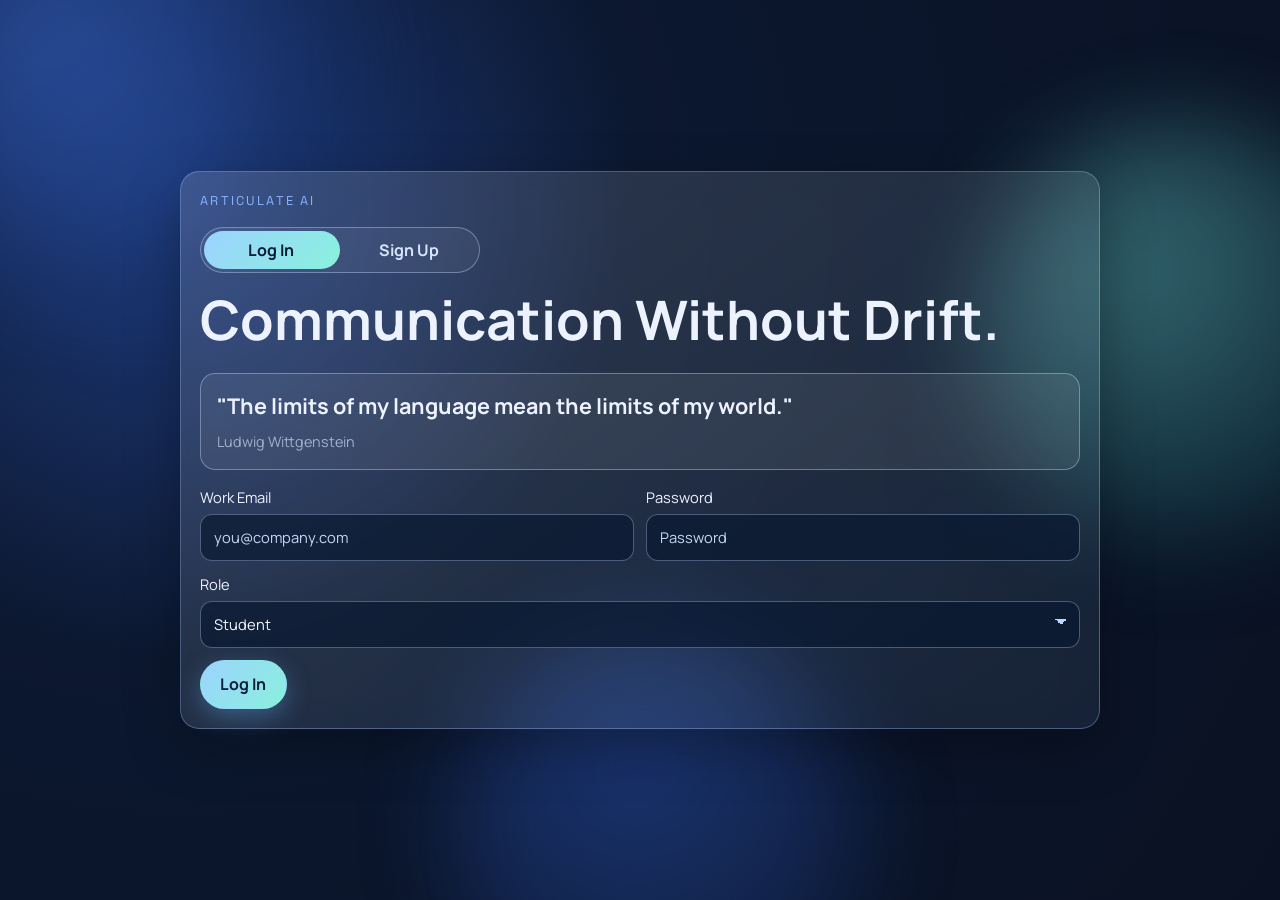
==== commit 8226bb6d: "feat: legal pages, theme toggle, quote surfaces, mobile polish, and UX cleanup" ====
--- a/index.html
+++ b/index.html
@@ -13,10 +13,11 @@
 <body>
   <div id="appLoader" class="app-loader" aria-live="polite">
     <div class="loader-core">
-      <span class="loader-ring"></span>
-      <span class="loader-ring ring-b"></span>
       <strong>Articulate AI</strong>
       <small>Preparing your arena...</small>
+      <p id="loaderQuoteText" class="loader-quote">"Speak clearly, if you speak at all."</p>
+      <small id="loaderQuoteAuthor" class="loader-quote-author">Oliver Wendell Holmes Sr.</small>
+      <div class="loader-line"><span></span></div>
     </div>
   </div>
 
@@ -77,11 +78,16 @@
       </div>
       <div class="top-actions">
         <button id="glassFxToggle" class="btn btn-ghost">Glass FX: On</button>
+        <button id="themeToggleBtn" class="btn btn-ghost">Theme: Dark</button>
         <button id="saveStateBtn" class="btn btn-ghost">Save Progress</button>
         <button id="logoutBtn" class="btn btn-ghost">Log Out</button>
         <button id="resetStateBtn" class="btn btn-danger">Reset Local Data</button>
       </div>
     </header>
+    <section class="glass app-quote-bar">
+      <p id="appQuoteText">"The limits of my language mean the limits of my world."</p>
+      <small id="appQuoteAuthor">Ludwig Wittgenstein</small>
+    </section>
 
     <div class="quick-menu-wrap">
       <button id="quickMenuToggle" class="glass quick-menu-toggle" type="button" aria-expanded="false">+</button>
@@ -387,7 +393,14 @@
       </section>
     </main>
 
-    <footer class="site-footer"><p>&copy; <span id="year"></span> Griot Labs. Articulate AI.</p></footer>
+    <footer class="site-footer">
+      <p>&copy; <span id="year"></span> Griot Labs. Articulate AI.</p>
+      <p class="footer-links">
+        <a href="./privacy.html" target="_blank" rel="noopener noreferrer">Privacy Policy</a>
+        <a href="./terms.html" target="_blank" rel="noopener noreferrer">Terms of Service</a>
+        <a href="./data-compliance.html" target="_blank" rel="noopener noreferrer">Data & Compliance</a>
+      </p>
+    </footer>
   </div>
 
   <script src="./script.js"></script>
--- a/styles.css
+++ b/styles.css
@@ -12,6 +12,19 @@
   --radius: 1rem;
 }
 
+[data-theme="light"] {
+  --bg: #eef4ff;
+  --bg-soft: #dfe9fb;
+  --text: #14233d;
+  --muted: #516b92;
+  --accent: #356fd7;
+  --accent-2: #58ccb7;
+  --surface: rgba(255, 255, 255, 0.82);
+  --surface-strong: rgba(255, 255, 255, 0.92);
+  --stroke: rgba(74, 114, 180, 0.22);
+  --shadow: 0 16px 40px rgba(32, 60, 112, 0.16);
+}
+
 * { box-sizing: border-box; }
 
 html, body {
@@ -28,6 +41,10 @@
   overflow-x: hidden;
 }
 
+[data-theme="light"] body {
+  background: radial-gradient(circle at 14% 22%, #d8e8ff 0%, #eef5ff 40%, #e7f0ff 100%);
+}
+
 body.fx-flat .glass {
   backdrop-filter: blur(4px);
   -webkit-backdrop-filter: blur(4px);
@@ -52,11 +69,16 @@
 
 .loader-core {
   position: relative;
-  width: 220px;
-  height: 220px;
-  border-radius: 50%;
-  display: grid;
-  place-items: center;
+  width: min(520px, 88vw);
+  min-height: 170px;
+  border-radius: 1rem;
+  border: 1px solid rgba(166, 197, 235, 0.32);
+  background: rgba(16, 35, 73, 0.58);
+  padding: 1rem;
+  display: grid;
+  gap: 0.45rem;
+  align-content: center;
+  justify-items: center;
   text-align: center;
 }
 
@@ -69,20 +91,33 @@
   color: #b8ceef;
 }
 
-.loader-ring {
-  position: absolute;
-  inset: 0;
-  border-radius: 50%;
-  border: 2px solid rgba(156, 209, 255, 0.32);
-  border-top-color: rgba(137, 241, 221, 0.95);
-  animation: loaderSpin 1.2s linear infinite;
-}
-
-.loader-ring.ring-b {
-  inset: 18px;
-  border-top-color: rgba(156, 210, 255, 0.92);
-  animation-duration: 1.75s;
-  animation-direction: reverse;
+.loader-quote {
+  margin: 0.25rem 0 0;
+  color: #d6e6ff;
+  font-size: 0.95rem;
+  max-width: 60ch;
+}
+
+.loader-quote-author {
+  color: #9cb6db;
+}
+
+.loader-line {
+  width: min(340px, 80%);
+  height: 6px;
+  background: rgba(255, 255, 255, 0.14);
+  border-radius: 999px;
+  overflow: hidden;
+  margin-top: 0.4rem;
+}
+
+.loader-line span {
+  display: block;
+  height: 100%;
+  width: 35%;
+  border-radius: inherit;
+  background: linear-gradient(90deg, #8cc9ff, #8deed8);
+  animation: loaderSlide 1.4s ease-in-out infinite;
 }
 
 h1, h2, h3, p { margin: 0; }
@@ -158,10 +193,15 @@
   max-width: 100%;
   width: 100%;
   font-size: clamp(1.7rem, 4.7vw, 3.4rem);
-  line-height: 1.08;
-  white-space: nowrap;
-  overflow: hidden;
-  text-overflow: ellipsis;
+  line-height: 1.12;
+  white-space: normal;
+  overflow: visible;
+  text-overflow: clip;
+  text-wrap: balance;
+}
+
+.auth-card.is-signup #authHeadline {
+  font-size: clamp(1.45rem, 3.2vw, 2.55rem);
 }
 
 .quote-box {
@@ -294,6 +334,42 @@
 .brand small { color: var(--muted); font-size: 0.78rem; }
 
 .top-actions { display: flex; gap: 0.5rem; }
+
+.app-quote-bar {
+  width: min(1240px, 95vw);
+  margin: 0.35rem auto 0.6rem;
+  border-radius: 0.9rem;
+  padding: 0.55rem 0.8rem;
+  display: flex;
+  justify-content: space-between;
+  gap: 0.6rem;
+  align-items: center;
+}
+
+.app-quote-bar p {
+  margin: 0;
+  font-weight: 700;
+  font-size: 0.93rem;
+  color: #dbe9ff;
+}
+
+.app-quote-bar small {
+  color: #9fbbde;
+  white-space: nowrap;
+}
+
+[data-theme="light"] .app-quote-bar p {
+  color: #1a3257;
+}
+
+[data-theme="light"] .app-quote-bar small {
+  color: #3d5f90;
+}
+
+[data-theme="light"] .footer-links a {
+  color: #2a4f84;
+  border-bottom-color: rgba(42, 79, 132, 0.4);
+}
 
 .quick-menu-wrap {
   position: fixed;
@@ -1301,6 +1377,23 @@
   z-index: 2;
 }
 
+.footer-links {
+  margin-top: 0.28rem;
+  display: inline-flex;
+  gap: 0.8rem;
+  flex-wrap: wrap;
+}
+
+.footer-links a {
+  color: #c6dcff;
+  text-decoration: none;
+  border-bottom: 1px solid rgba(198, 220, 255, 0.5);
+}
+
+.footer-links a:hover {
+  color: #e6f2ff;
+}
+
 .reveal {
   opacity: 0;
   transform: translateY(10px);
@@ -1359,6 +1452,11 @@
 @keyframes loaderSpin {
   from { transform: rotate(0); }
   to { transform: rotate(360deg); }
+}
+
+@keyframes loaderSlide {
+  0%, 100% { transform: translateX(-65%); }
+  50% { transform: translateX(185%); }
 }
 
 @keyframes authSwap {
@@ -1399,6 +1497,10 @@
     opacity: 1;
   }
   .quick-menu-wrap { right: 0.8rem; bottom: 0.9rem; }
+  .app-quote-bar {
+    flex-direction: column;
+    align-items: flex-start;
+  }
 }
 
 @media (max-width: 760px) {
@@ -1407,6 +1509,16 @@
   }
 
   .topbar { border-radius: 1rem; flex-wrap: wrap; }
+  .brand { width: 100%; }
+  .top-actions {
+    width: 100%;
+    overflow-x: auto;
+    flex-wrap: nowrap;
+    padding-bottom: 0.2rem;
+  }
+  .top-actions .btn {
+    white-space: nowrap;
+  }
   .login-grid {
     grid-template-columns: 1fr;
   }
@@ -1421,12 +1533,30 @@
     grid-template-columns: 1fr;
   }
   .span-2 { grid-column: auto; }
-  .sidebar { grid-template-columns: repeat(2, minmax(0, 1fr)); }
+  .sidebar {
+    display: flex;
+    overflow-x: auto;
+    gap: 0.45rem;
+    padding: 0.55rem;
+  }
+  .sidebar .nav-btn {
+    min-width: 148px;
+    margin: 0;
+  }
+  .side-note { display: none; }
   .quick-menu-wrap { display: none; }
-  #authHeadline {
-    white-space: normal;
-    overflow: visible;
-    text-overflow: clip;
+  .word-card-compact .word-popover {
+    position: static;
+    inset: auto;
+    margin-top: 0.45rem;
+    box-shadow: none;
+    transform: none;
+    display: none;
+    opacity: 1;
+  }
+  .word-card-compact.is-open .word-popover,
+  .word-card-compact:focus-within .word-popover {
+    display: block;
   }
 }
 
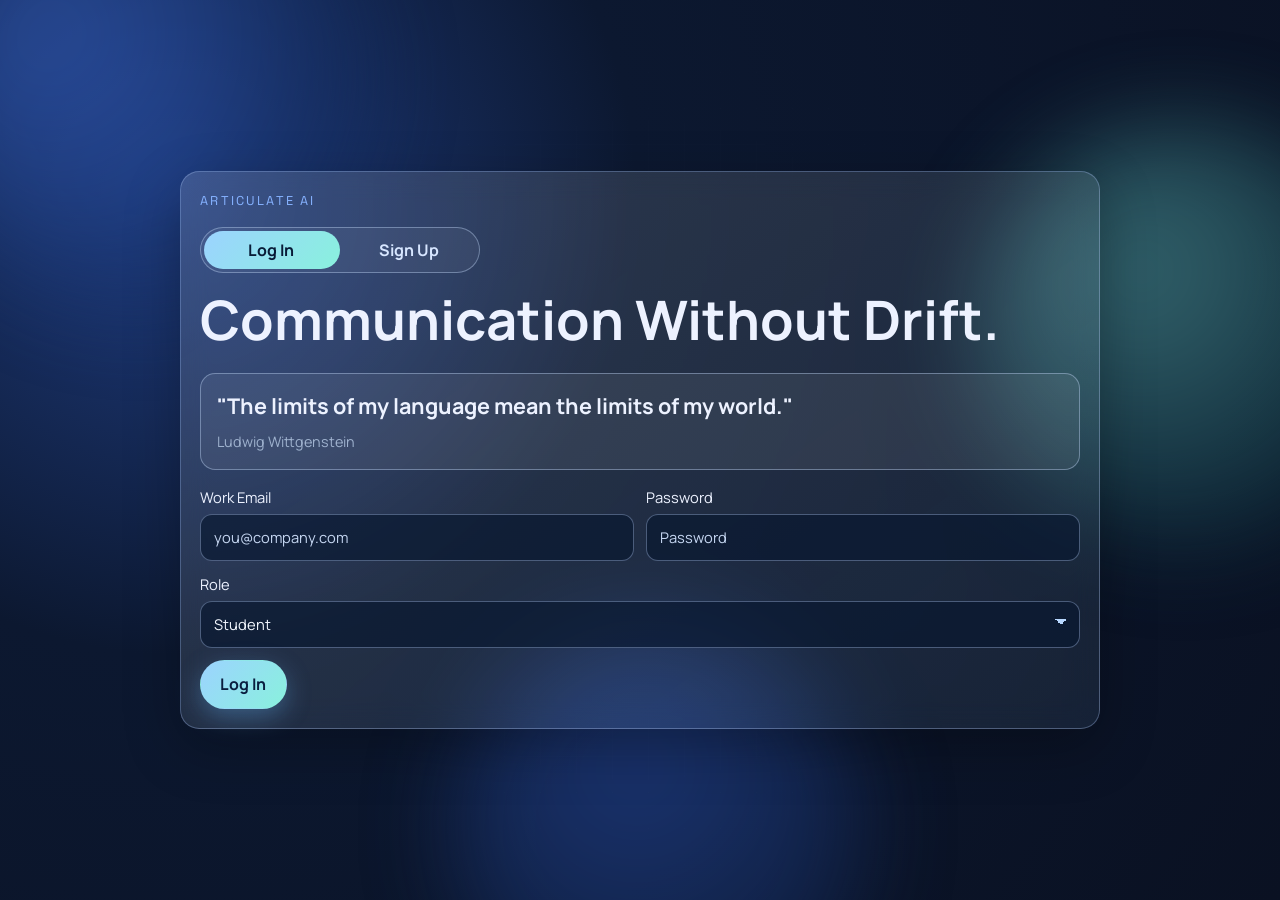
==== commit 16349eeb: "feat(practice): ai-led ghanaian conversation + dedicated report dashboard" ====
--- a/index.html
+++ b/index.html
@@ -272,13 +272,17 @@
               <h3 class="section-title">Live Transcript</h3>
               <div id="liveTranscript">Waiting for live audio...</div>
             </section>
-            <section id="feedbackBox" class="glass feedback hidden section-card"></section>
           </div>
         </section>
 
         <section class="panel" id="report-panel" data-panel="report">
           <p class="eyebrow">Calibration Report</p>
           <h2>Performance diagnostics</h2>
+          <section id="reportInsights" class="glass history">
+            <h3>Session Assessment Dashboard</h3>
+            <div id="reportInsightsGrid"></div>
+            <div id="reportWordGateActions" class="actions-row"></div>
+          </section>
           <div id="metricBars" class="metric-bars glass"></div>
           <section class="glass report-actions">
             <button class="btn btn-primary" id="exportReportBtn" type="button">Export Latest Report (.md)</button>
--- a/styles.css
+++ b/styles.css
@@ -1203,6 +1203,16 @@
 .speech-input { display: grid; gap: 0.35rem; }
 
 .metric-bars { display: grid; gap: 0.6rem; }
+
+#reportInsightsGrid {
+  display: grid;
+  grid-template-columns: repeat(2, minmax(0, 1fr));
+  gap: 0.8rem;
+}
+
+#reportWordGateActions {
+  margin-top: 0.5rem;
+}
 
 .metric-row { display: grid; gap: 0.32rem; }
 .metric-head { display: flex; justify-content: space-between; font-size: 0.9rem; }
@@ -1529,7 +1539,8 @@
   .kpi-grid,
   .feature-grid,
   .form-grid,
-  .word-grid {
+  .word-grid,
+  #reportInsightsGrid {
     grid-template-columns: 1fr;
   }
   .span-2 { grid-column: auto; }
